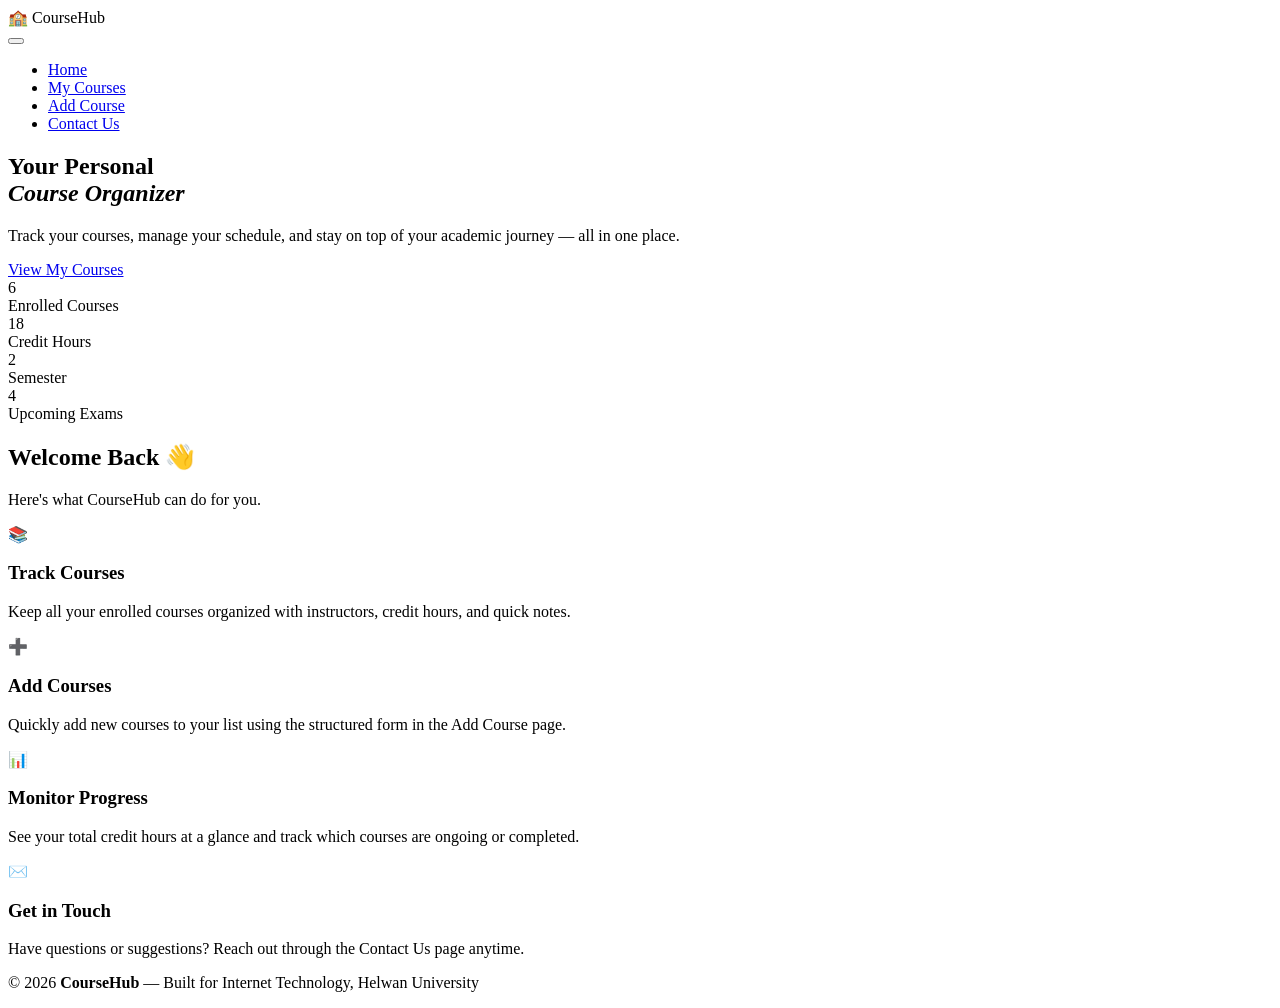
==== index.html @ 58368efe "Add files via upload" ====
<!DOCTYPE html>
<html lang="en">
<head>
  <meta charset="UTF-8" />
  <meta name="viewport" content="width=device-width, initial-scale=1.0" />
  <title>Course Organizer – Home</title>
  <link rel="stylesheet" href="css/style.css" />
</head>
<body>

  <!-- ======= HEADER ======= -->
  <header>
    <div class="header-inner">
      <div class="logo">&#127979; Course<span>Hub</span></div>
      <button class="menu-toggle" id="menuToggle" aria-label="Toggle navigation">
        <span></span><span></span><span></span>
      </button>
      <nav>
        <ul id="navMenu">
          <li><a href="index.html" class="active">Home</a></li>
          <li><a href="courses.html">My Courses</a></li>
          <li><a href="add-course.html">Add Course</a></li>
          <li><a href="contact.html">Contact Us</a></li>
        </ul>
      </nav>
    </div>
  </header>

  <!-- ======= HERO ======= -->
  <section class="hero">
    <h1>Your Personal<br><em>Course Organizer</em></h1>
    <p>Track your courses, manage your schedule, and stay on top of your academic journey — all in one place.</p>
    <a href="courses.html" class="btn btn-primary">View My Courses</a>
  </section>

  <!-- ======= STATS STRIP ======= -->
  <section class="stats-strip">
    <div class="stats-inner">
      <div class="stat-item">
        <span class="number">6</span>
        <div class="label">Enrolled Courses</div>
      </div>
      <div class="stat-item">
        <span class="number">18</span>
        <div class="label">Credit Hours</div>
      </div>
      <div class="stat-item">
        <span class="number">2</span>
        <div class="label">Semester</div>
      </div>
      <div class="stat-item">
        <span class="number">4</span>
        <div class="label">Upcoming Exams</div>
      </div>
    </div>
  </section>

  <!-- ======= MAIN ======= -->
  <main>
    <h2 class="page-title fade-in">Welcome Back 👋</h2>
    <p class="page-subtitle">Here's what CourseHub can do for you.</p>

    <div class="cards-grid">
      <div class="card fade-in">
        <div class="card-icon">📚</div>
        <h3>Track Courses</h3>
        <p>Keep all your enrolled courses organized with instructors, credit hours, and quick notes.</p>
      </div>
      <div class="card fade-in">
        <div class="card-icon">➕</div>
        <h3>Add Courses</h3>
        <p>Quickly add new courses to your list using the structured form in the Add Course page.</p>
      </div>
      <div class="card fade-in">
        <div class="card-icon">📊</div>
        <h3>Monitor Progress</h3>
        <p>See your total credit hours at a glance and track which courses are ongoing or completed.</p>
      </div>
      <div class="card fade-in">
        <div class="card-icon">✉️</div>
        <h3>Get in Touch</h3>
        <p>Have questions or suggestions? Reach out through the Contact Us page anytime.</p>
      </div>
    </div>
  </main>

  <!-- ======= FOOTER ======= -->
  <footer>
    <p>&copy; 2026 <strong>CourseHub</strong> — Built for Internet Technology, Helwan University</p>
  </footer>

  <script>
    const toggle = document.getElementById('menuToggle');
    const menu   = document.getElementById('navMenu');
    toggle.addEventListener('click', () => menu.classList.toggle('open'));
  </script>

</body>
</html>
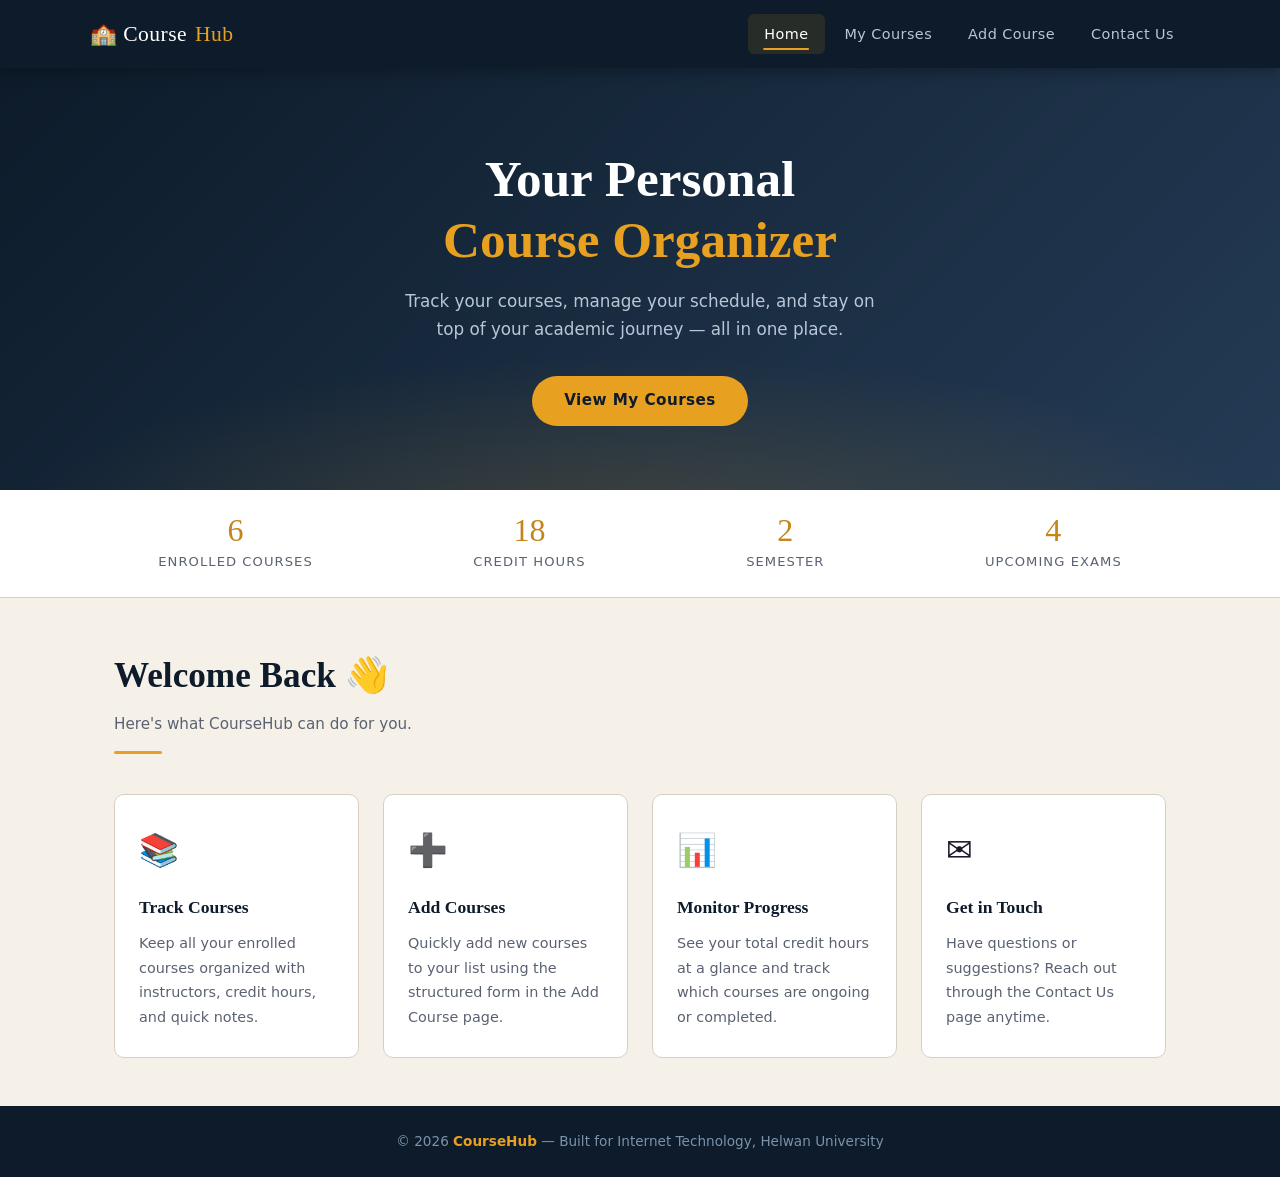
==== commit 698b35e3: "Update page title and add menu toggle script Removed 'fade-in' class from the page title and added a" ====
--- a/index.html
+++ b/index.html
@@ -57,7 +57,7 @@
 
   <!-- ======= MAIN ======= -->
   <main>
-    <h2 class="page-title fade-in">Welcome Back 👋</h2>
+    <h2 class="page-title">Welcome Back 👋</h2>
     <p class="page-subtitle">Here's what CourseHub can do for you.</p>
 
     <div class="cards-grid">
@@ -97,3 +97,11 @@
 
 </body>
 </html>
+  <script>
+    const toggle = document.getElementById('menuToggle');
+    const menu   = document.getElementById('navMenu');
+    toggle.addEventListener('click', () => menu.classList.toggle('open'));
+  </script>
+
+</body>
+</html>
--- a/css/style.css
+++ b/css/style.css
@@ -0,0 +1,571 @@
+/* ===================================================
+   Personal Course Organizer – style.css
+   Author: Ziyad Abdeldayem
+   =================================================== */
+
+/* ---------- Google Fonts ---------- */
+@import url('https://fonts.googleapis.com/css2?family=Playfair+Display:wght@600;700&family=DM+Sans:wght@300;400;500;600&display=swap');
+
+/* ---------- CSS Variables ---------- */
+:root {
+  --navy:       #0d1b2a;
+  --navy-mid:   #1b2d42;
+  --navy-light: #243b55;
+  --amber:      #e8a020;
+  --amber-dark: #c4851a;
+  --cream:      #f5f0e8;
+  --cream-dark: #ece4d4;
+  --text-main:  #1a1a2e;
+  --text-muted: #5a6272;
+  --white:      #ffffff;
+  --border:     #d6cfc2;
+  --shadow:     0 4px 24px rgba(13,27,42,0.12);
+  --radius:     10px;
+  --transition: 0.28s ease;
+  --font-head:  'Playfair Display', Georgia, serif;
+  --font-body:  'DM Sans', system-ui, sans-serif;
+}
+
+/* ---------- Reset & Base ---------- */
+*, *::before, *::after { box-sizing: border-box; margin: 0; padding: 0; }
+
+html { scroll-behavior: smooth; }
+
+body {
+  font-family: var(--font-body);
+  font-size: 16px;
+  color: var(--text-main);
+  background: var(--cream);
+  line-height: 1.7;
+  min-height: 100vh;
+  display: flex;
+  flex-direction: column;
+}
+
+img { max-width: 100%; display: block; }
+a  { text-decoration: none; color: inherit; }
+ul { list-style: none; }
+
+/* ---------- Header ---------- */
+header {
+  background: var(--navy);
+  padding: 0 2rem;
+  position: sticky;
+  top: 0;
+  z-index: 100;
+  box-shadow: 0 2px 16px rgba(0,0,0,0.35);
+}
+
+.header-inner {
+  max-width: 1100px;
+  margin: 0 auto;
+  display: flex;
+  align-items: center;
+  justify-content: space-between;
+  height: 68px;
+}
+
+.logo {
+  font-family: var(--font-head);
+  font-size: 1.35rem;
+  color: var(--white);
+  letter-spacing: 0.02em;
+  display: flex;
+  align-items: center;
+  gap: 0.5rem;
+}
+
+.logo span {
+  color: var(--amber);
+}
+
+/* ---------- Navigation ---------- */
+nav ul {
+  display: flex;
+  gap: 0.25rem;
+  align-items: center;
+}
+
+nav a {
+  display: block;
+  color: #b8c6d6;
+  font-size: 0.9rem;
+  font-weight: 500;
+  padding: 0.5rem 1rem;
+  border-radius: 6px;
+  letter-spacing: 0.03em;
+  transition: color var(--transition), background var(--transition);
+  position: relative;
+}
+
+nav a::after {
+  content: '';
+  position: absolute;
+  bottom: 4px;
+  left: 50%;
+  transform: translateX(-50%) scaleX(0);
+  width: 60%;
+  height: 2px;
+  background: var(--amber);
+  border-radius: 2px;
+  transition: transform var(--transition);
+}
+
+nav a:hover,
+nav a.active {
+  color: var(--white);
+  background: rgba(232,160,32,0.12);
+}
+
+nav a:hover::after,
+nav a.active::after {
+  transform: translateX(-50%) scaleX(1);
+}
+
+/* hamburger */
+.menu-toggle {
+  display: none;
+  flex-direction: column;
+  gap: 5px;
+  cursor: pointer;
+  background: none;
+  border: none;
+  padding: 4px;
+}
+
+.menu-toggle span {
+  display: block;
+  width: 24px;
+  height: 2px;
+  background: var(--white);
+  border-radius: 2px;
+  transition: var(--transition);
+}
+
+/* ---------- Hero (Home) ---------- */
+.hero {
+  background: linear-gradient(135deg, var(--navy) 0%, var(--navy-light) 100%);
+  color: var(--white);
+  text-align: center;
+  padding: 5rem 1.5rem 4rem;
+  position: relative;
+  overflow: hidden;
+  animation: fadeUp 0.5s ease both;
+}
+
+.hero::before {
+  content: '';
+  position: absolute;
+  inset: 0;
+  background: radial-gradient(ellipse 70% 60% at 50% 110%, rgba(232,160,32,0.18) 0%, transparent 70%);
+  pointer-events: none;
+}
+
+.hero h1 {
+  font-family: var(--font-head);
+  font-size: clamp(2rem, 5vw, 3.2rem);
+  line-height: 1.2;
+  margin-bottom: 1rem;
+  animation: fadeUp 0.7s ease both;
+}
+
+.hero h1 em { color: var(--amber); font-style: normal; }
+
+.hero p {
+  font-size: 1.05rem;
+  color: #b8c6d6;
+  max-width: 500px;
+  margin: 0 auto 2rem;
+  animation: fadeUp 0.7s 0.1s ease both;
+}
+
+.btn {
+  display: inline-block;
+  padding: 0.75rem 2rem;
+  border-radius: 50px;
+  font-weight: 600;
+  font-size: 0.95rem;
+  transition: transform var(--transition), box-shadow var(--transition), background var(--transition);
+  cursor: pointer;
+  border: none;
+  letter-spacing: 0.03em;
+  animation: fadeUp 0.7s 0.2s ease both;
+}
+
+.btn-primary {
+  background: var(--amber);
+  color: var(--navy);
+}
+
+.btn-primary:hover {
+  background: var(--amber-dark);
+  transform: translateY(-2px);
+  box-shadow: 0 8px 24px rgba(232,160,32,0.35);
+}
+
+/* ---------- Stats Strip (Home) ---------- */
+.stats-strip {
+  background: var(--white);
+  border-bottom: 1px solid var(--border);
+  padding: 1.5rem;
+}
+
+.stats-inner {
+  max-width: 1100px;
+  margin: 0 auto;
+  display: flex;
+  justify-content: space-around;
+  flex-wrap: wrap;
+  gap: 1.5rem;
+}
+
+.stat-item { text-align: center; }
+
+.stat-item .number {
+  font-family: var(--font-head);
+  font-size: 2rem;
+  color: var(--amber-dark);
+  display: block;
+  line-height: 1;
+}
+
+.stat-item .label {
+  font-size: 0.82rem;
+  color: var(--text-muted);
+  text-transform: uppercase;
+  letter-spacing: 0.08em;
+  margin-top: 0.3rem;
+}
+
+/* ---------- Main & Sections ---------- */
+main {
+  flex: 1;
+  max-width: 1100px;
+  width: 100%;
+  margin: 0 auto;
+  padding: 3rem 1.5rem;
+}
+
+.page-title {
+  font-family: var(--font-head);
+  font-size: clamp(1.6rem, 3vw, 2.2rem);
+  color: var(--navy);
+  margin-bottom: 0.4rem;
+  animation: fadeUp 0.6s 0.1s ease both;
+}
+
+.page-subtitle {
+  color: var(--text-muted);
+  font-size: 0.95rem;
+  margin-bottom: 2.5rem;
+  animation: fadeUp 0.6s 0.2s ease both;
+}
+
+.page-subtitle::after {
+  content: '';
+  display: block;
+  width: 48px;
+  height: 3px;
+  background: var(--amber);
+  border-radius: 2px;
+  margin-top: 0.8rem;
+}
+
+/* ---------- Card Grid (Home features) ---------- */
+.cards-grid {
+  display: grid;
+  grid-template-columns: repeat(auto-fit, minmax(220px, 1fr));
+  gap: 1.5rem;
+  margin-top: 2.5rem;
+  animation: fadeUp 0.6s 0.3s ease both;
+}
+
+.card {
+  background: var(--white);
+  border: 1px solid var(--border);
+  border-radius: var(--radius);
+  padding: 1.75rem 1.5rem;
+  transition: transform var(--transition), box-shadow var(--transition);
+  position: relative;
+  overflow: hidden;
+}
+
+.card::before {
+  content: '';
+  position: absolute;
+  top: 0; left: 0; right: 0;
+  height: 3px;
+  background: var(--amber);
+  transform: scaleX(0);
+  transform-origin: left;
+  transition: transform var(--transition);
+}
+
+.card:hover {
+  transform: translateY(-4px);
+  box-shadow: var(--shadow);
+}
+
+.card:hover::before { transform: scaleX(1); }
+
+.card-icon {
+  font-size: 2rem;
+  margin-bottom: 1rem;
+}
+
+.card h3 {
+  font-family: var(--font-head);
+  font-size: 1.1rem;
+  color: var(--navy);
+  margin-bottom: 0.5rem;
+}
+
+.card p {
+  font-size: 0.9rem;
+  color: var(--text-muted);
+}
+
+/* ---------- Table ---------- */
+.table-wrapper {
+  overflow-x: auto;
+  border-radius: var(--radius);
+  box-shadow: var(--shadow);
+  background: var(--white);
+  animation: fadeUp 0.6s 0.3s ease both;
+}
+
+table {
+  width: 100%;
+  border-collapse: collapse;
+  font-size: 0.92rem;
+}
+
+thead {
+  background: var(--navy);
+  color: var(--white);
+}
+
+thead th {
+  padding: 1rem 1.2rem;
+  text-align: left;
+  font-weight: 600;
+  letter-spacing: 0.04em;
+  font-size: 0.82rem;
+  text-transform: uppercase;
+}
+
+tbody tr {
+  border-bottom: 1px solid var(--cream-dark);
+  transition: background var(--transition);
+}
+
+tbody tr:last-child { border-bottom: none; }
+
+tbody tr:hover { background: rgba(232,160,32,0.07); }
+
+tbody td {
+  padding: 1rem 1.2rem;
+  color: var(--text-main);
+  vertical-align: middle;
+}
+
+.badge {
+  display: inline-block;
+  padding: 0.25rem 0.7rem;
+  border-radius: 50px;
+  font-size: 0.78rem;
+  font-weight: 600;
+  letter-spacing: 0.04em;
+}
+
+.badge-green  { background: #d4f0e0; color: #1a6b3c; }
+.badge-blue   { background: #d4e8f8; color: #1a4a7a; }
+.badge-orange { background: #fde8c8; color: #7a3c0a; }
+
+/* ---------- Form ---------- */
+.form-card {
+  background: var(--white);
+  border-radius: var(--radius);
+  padding: 2.5rem;
+  box-shadow: var(--shadow);
+  max-width: 640px;
+  animation: fadeUp 0.6s 0.3s ease both;
+}
+
+.form-group {
+  margin-bottom: 1.4rem;
+}
+
+.form-group label {
+  display: block;
+  font-size: 0.85rem;
+  font-weight: 600;
+  color: var(--navy);
+  margin-bottom: 0.4rem;
+  letter-spacing: 0.03em;
+  text-transform: uppercase;
+}
+
+.form-group input,
+.form-group select,
+.form-group textarea {
+  width: 100%;
+  padding: 0.75rem 1rem;
+  border: 1.5px solid var(--border);
+  border-radius: 7px;
+  font-family: var(--font-body);
+  font-size: 0.95rem;
+  color: var(--text-main);
+  background: var(--cream);
+  transition: border-color var(--transition), box-shadow var(--transition);
+  outline: none;
+}
+
+.form-group input:focus,
+.form-group select:focus,
+.form-group textarea:focus {
+  border-color: var(--amber);
+  box-shadow: 0 0 0 3px rgba(232,160,32,0.15);
+  background: var(--white);
+}
+
+.form-group textarea { resize: vertical; min-height: 110px; }
+
+.form-row {
+  display: grid;
+  grid-template-columns: 1fr 1fr;
+  gap: 1rem;
+}
+
+.form-actions { margin-top: 1.8rem; display: flex; gap: 1rem; flex-wrap: wrap; }
+
+.btn-secondary {
+  background: transparent;
+  color: var(--navy);
+  border: 1.5px solid var(--border);
+  padding: 0.7rem 1.8rem;
+  border-radius: 50px;
+}
+
+.btn-secondary:hover {
+  border-color: var(--navy);
+  background: var(--navy);
+  color: var(--white);
+  transform: translateY(-2px);
+}
+
+/* ---------- Contact ---------- */
+.contact-grid {
+  display: grid;
+  grid-template-columns: 1fr 1.5fr;
+  gap: 2.5rem;
+  align-items: start;
+  animation: fadeUp 0.6s 0.3s ease both;
+}
+
+.contact-info h2 {
+  font-family: var(--font-head);
+  font-size: 1.4rem;
+  color: var(--navy);
+  margin-bottom: 1rem;
+}
+
+.contact-info p {
+  color: var(--text-muted);
+  font-size: 0.95rem;
+  margin-bottom: 1.5rem;
+}
+
+.info-item {
+  display: flex;
+  align-items: flex-start;
+  gap: 0.85rem;
+  padding: 1rem;
+  background: var(--white);
+  border-radius: var(--radius);
+  border: 1px solid var(--border);
+  margin-bottom: 0.85rem;
+  transition: box-shadow var(--transition);
+}
+
+.info-item:hover { box-shadow: var(--shadow); }
+
+.info-icon {
+  width: 38px;
+  height: 38px;
+  background: var(--navy);
+  border-radius: 8px;
+  display: flex;
+  align-items: center;
+  justify-content: center;
+  font-size: 1.1rem;
+  flex-shrink: 0;
+}
+
+.info-item strong {
+  display: block;
+  font-size: 0.82rem;
+  text-transform: uppercase;
+  letter-spacing: 0.06em;
+  color: var(--text-muted);
+  margin-bottom: 0.2rem;
+}
+
+.info-item span { font-size: 0.95rem; color: var(--text-main); }
+
+/* ---------- Footer ---------- */
+footer {
+  background: var(--navy);
+  color: #7a93ac;
+  text-align: center;
+  padding: 1.5rem;
+  font-size: 0.85rem;
+  margin-top: auto;
+}
+
+footer strong { color: var(--amber); }
+
+/* ---------- Animations ---------- */
+@keyframes fadeUp {
+  from { opacity: 0; transform: translateY(18px); }
+  to   { opacity: 1; transform: translateY(0); }
+}
+
+.fade-in {
+  animation: fadeUp 0.6s ease both;
+}
+
+/* ---------- Responsive ---------- */
+@media (max-width: 768px) {
+  .menu-toggle { display: flex; }
+
+  nav ul {
+    display: none;
+    flex-direction: column;
+    position: absolute;
+    top: 68px;
+    left: 0; right: 0;
+    background: var(--navy-mid);
+    padding: 1rem;
+    gap: 0.25rem;
+    box-shadow: 0 8px 24px rgba(0,0,0,0.3);
+  }
+
+  nav ul.open { display: flex; }
+
+  nav a { padding: 0.75rem 1rem; border-radius: 6px; }
+
+  .form-row { grid-template-columns: 1fr; }
+
+  .contact-grid { grid-template-columns: 1fr; }
+
+  .stats-inner { flex-direction: column; align-items: center; }
+
+  .hero { padding: 3.5rem 1.5rem 3rem; }
+}
+
+@media (max-width: 480px) {
+  main { padding: 2rem 1rem; }
+  .form-card { padding: 1.5rem; }
+  tbody td, thead th { padding: 0.8rem 0.75rem; }
+}
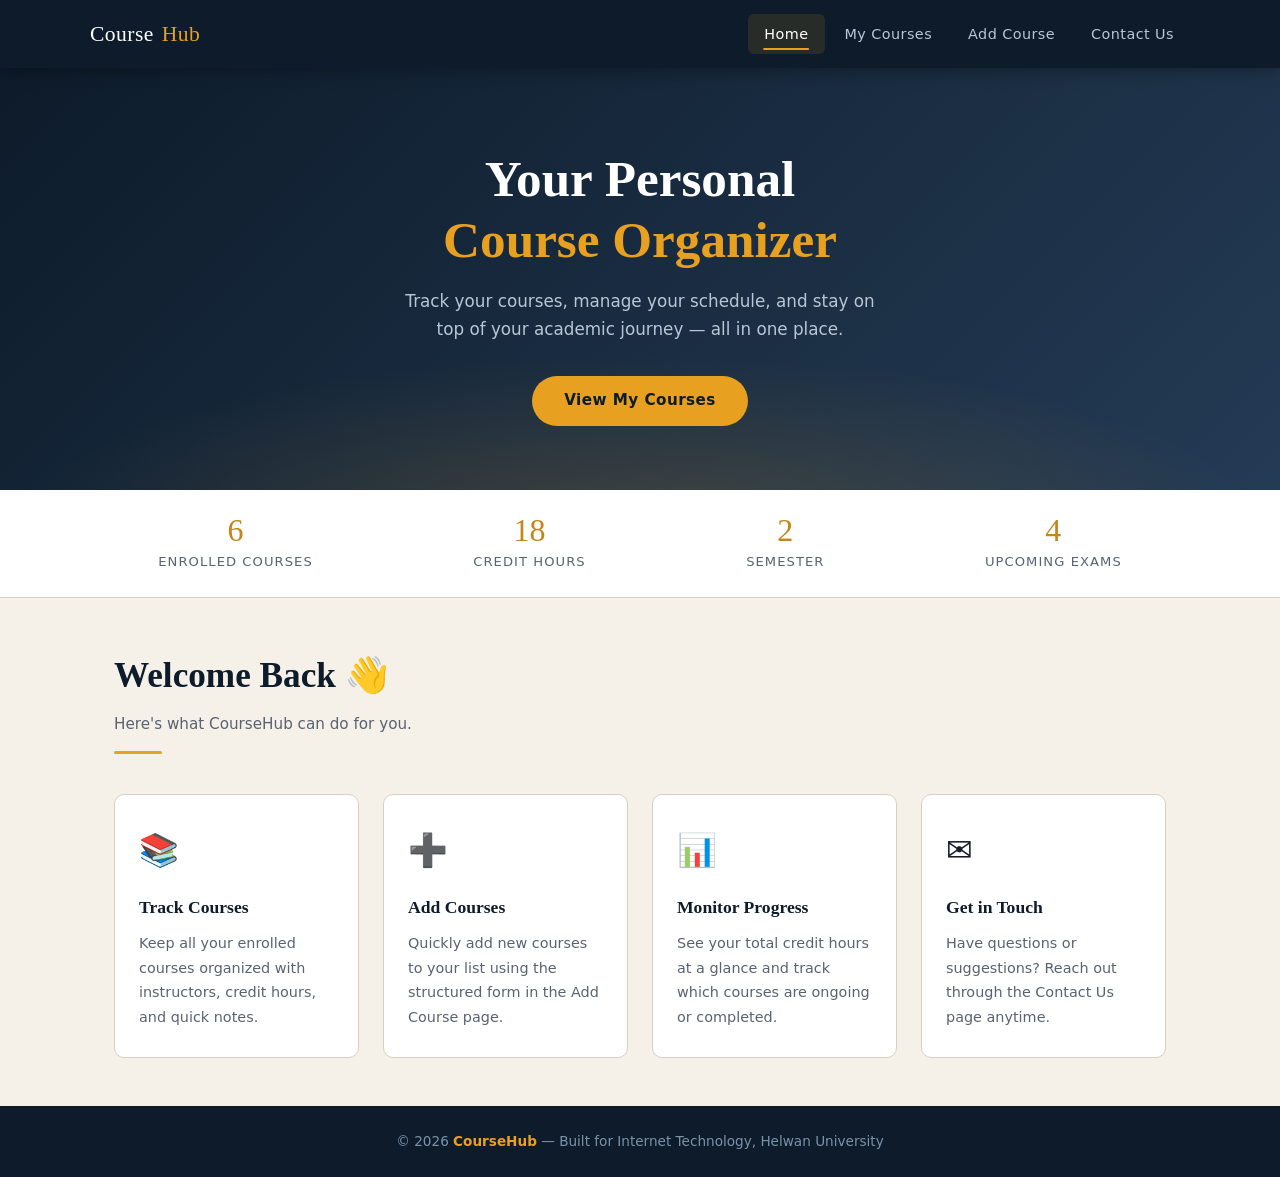
==== commit d1665154: "Remove emoji from logo in header" ====
--- a/index.html
+++ b/index.html
@@ -11,7 +11,7 @@
   <!-- ======= HEADER ======= -->
   <header>
     <div class="header-inner">
-      <div class="logo">&#127979; Course<span>Hub</span></div>
+      <div class="logo">Course<span>Hub</span></div>
       <button class="menu-toggle" id="menuToggle" aria-label="Toggle navigation">
         <span></span><span></span><span></span>
       </button>
